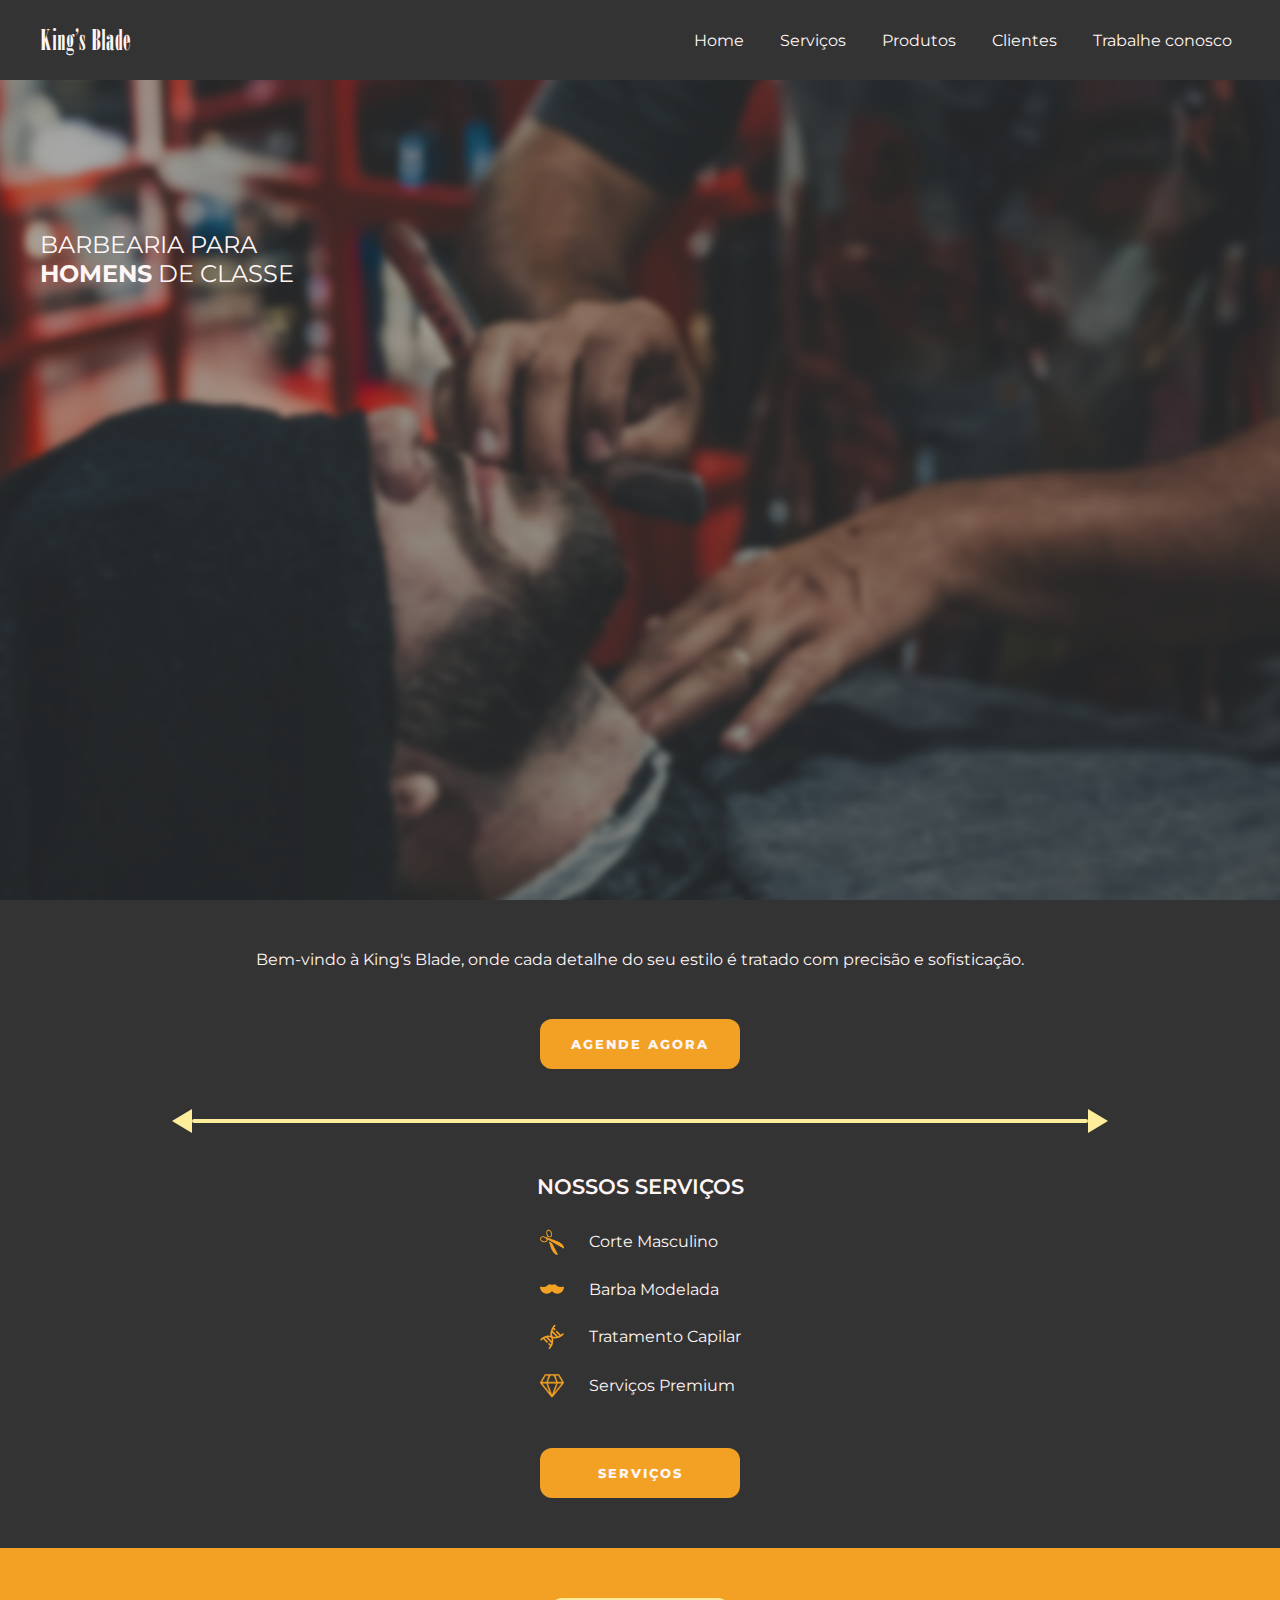
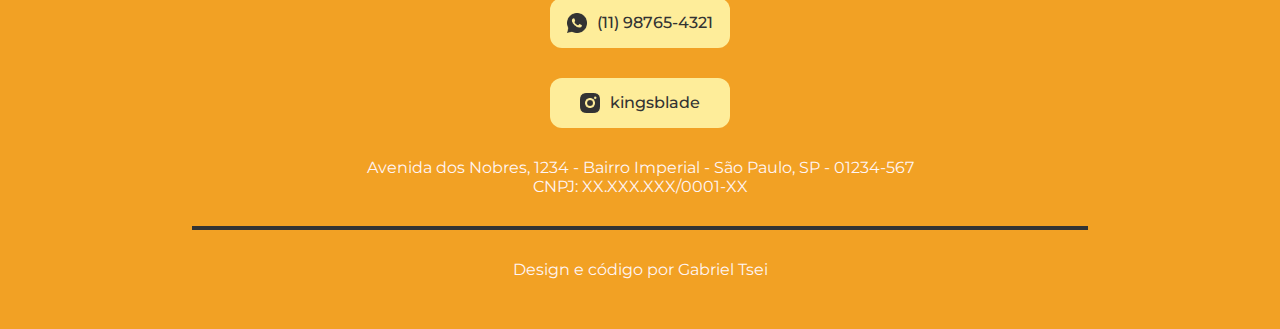
==== clientes.html @ df61f0da "Criado outras abas" ====
<!DOCTYPE html>
<html lang="pt-BR">
  <head>
    <meta charset="UTF-8" />
    <meta name="viewport" content="width=device-width, initial-scale=1.0" />
    <link rel="preconnect" href="https://fonts.googleapis.com" />
    <link rel="preconnect" href="https://fonts.gstatic.com" crossorigin />
    <link
      href="https://fonts.googleapis.com/css2?family=Montserrat:ital,wght@0,100..900;1,100..900&display=swap"
      rel="stylesheet"
    />
    <link rel="stylesheet" href="/css/reset.css" />
    <link rel="stylesheet" href="/css/style.css" />
    <link rel="shortcut icon" href="/assets/favicon.png" type="image/x-icon" />
    <title>King's Blade</title>
  </head>
  <body>
    <header id="header">
      <a href="/"><h1 id="logo">King&apos;s Blade</h1></a>
      <nav id="nav">
        <button
          id="btn-mobile"
          aria-label="Abrir menu"
          aria-haspopup="true"
          aria-expanded="menu"
          aria-expanded="false"
        >
          <span id="hamburguer"></span>
        </button>
        <ul id="menu" role="menu">
          <li><a href="">Home</a></li>
          <li><a href="">Serviços</a></li>
          <li><a href="#">Produtos</a></li>
          <li><a href="#">Clientes</a></li>
          <li><a href="#">Trabalhe conosco</a></li>
        </ul>
      </nav>
    </header>
    <section id="home" class="home">
      <div class="bg-home">
        <h1>Barbearia para <strong>homens</strong> de classe</h1>
      </div>
    </section>
    <section class="home-p2">
      <p id="title-home2">
        Bem-vindo à King's Blade, onde cada detalhe do seu estilo é tratado com
        precisão e sofisticação.
      </p>
      <button class="btn btn-agende"><a href="">AGENDE AGORA</a></button>
      <div class="arrow-line">
        <span class="arrow left"></span>
        <span class="line"></span>
        <span class="arrow right"></span>
      </div>
      <h2>NOSSOS SERVIÇOS</h2>
      <div class="container-servicos-home">
        <div class="servico">
          <img src="assets/tesoura.png" alt="" />
          <p>Corte Masculino</p>
        </div>
        <div class="servico">
          <img src="assets/bigode.png" alt="" />
          <p>Barba Modelada</p>
        </div>
        <div class="servico">
          <img src="assets/dna.png" alt="" />
          <p>Tratamento Capilar</p>
        </div>
        <div class="servico">
          <img src="assets/premium.png" alt="" />
          <p>Serviços Premium</p>
        </div>
      </div>
      <button class="btn servico-btn"><a href="">SERVIÇOS</a></button>
    </section>
    <footer>
      <div class="container-btns-footer">
        <button class="btn-footer">
          <img src="assets/whatsaap-footer.png" alt="" />
          <a href="">(11) 98765-4321</a>
        </button>
        <button class="btn-footer">
          <img src="assets/instagram-footer.png" alt="" />
          <a href="">kingsblade</a>
        </button>
      </div>
      <p>
        Avenida dos Nobres, 1234 - Bairro Imperial - São Paulo, SP - 01234-567
      </p>
      <p>CNPJ: XX.XXX.XXX/0001-XX</p>
      <span class="line-footer"></span>

      <p>Design e código por Gabriel Tsei</p>
    </footer>
    <script src="/js/menu-respo.js"></script>
  </body>
</html>
---- css/style.css ----
:root {
  --carvao: #333333;
  --branco--gelo: #fff5f5;
  --prata: #b0b0b0;
  --dourado1: #feed9a;
  --dourado2: #fbc648;
  --dourado3: #f2a124;
  --dourado4: #d89736;
}

@font-face {
  font-family: Onyx;
  src: url(/OPTIOnyx.otf);
}

body {
  background-color: #333333;
}

/* =============== Menu =============== */
#logo {
  font-size: 20pt;
  font-family: "Onyx";
  font-weight: 100;
}

#header {
  margin-left: 40px;
  margin-right: 40px;
  box-sizing: border-box;
  display: flex;
  align-items: center;
  justify-content: space-between;
  height: 80px;
  z-index: 100000;
  background-color: var(--carvao);
}
#menu {
  display: flex;
  gap: 20px;
}
#menu a {
  display: block;
  padding: 0.5rem;
  color: var(--branco--gelo);
  font-size: 12pt;
}
#btn-mobile {
  display: none;
}

@media (max-width: 999px) {
  #menu {
    display: block;
    position: absolute;
    width: 40%;
    top: 80px;
    height: 0;
    right: 0;
    z-index: 1000;
    transition: 0.6s;
    visibility: hidden;
    overflow-y: hidden;
    background-color: var(--carvao);
  }
  #nav.active #menu {
    height: calc(100% - 80px);
    visibility: visible;
    transition: 0.6s;
  }
  #menu a {
    padding: 2rem 0;
    margin: 0 40px;
    border-bottom: 2px solid var(--black);
    font-size: 12px;
    text-align: center;
  }
  #btn-mobile {
    display: flex;
    font-size: 1rem;
    border: none;
    cursor: pointer;
    background: none;
    width: 34px;
    height: 34px;
    border-radius: 5px;
    align-items: center;
    justify-content: center;
  }
  #hamburguer {
    display: block;
    color: var(--white);
    width: 20px;
    border-top: 2px solid;
  }
  #hamburguer::after,
  #hamburguer::before {
    width: 20px;
    height: 2px;
    background-color: currentColor;
    content: "";
    display: block;
    margin-top: 5px;
    transition: 0.6s;
    position: relative;
  }
  #nav.active #hamburguer {
    border-top-color: transparent;
  }
  #nav.active #hamburguer::before {
    transform: rotate(135deg);
  }
  #nav.active #hamburguer::after {
    transform: rotate(-135deg);
    top: -7px;
  }
}

.line {
  display: flex;
  height: 2px;
  width: 100%;
  background-color: #282828;
  border-radius: 10px;
}

/* =============== Menu =============== */

/* =============== Home =============== */

.bg-home h1 {
  padding-top: 150px;
  padding-left: 40px;
  padding-right: 40px;
  max-width: 320px;
  font-weight: 400;
  font-size: 18pt;
  text-transform: uppercase;
}

.bg-home {
  background-image: url(/assets/bg-desktop.png);
  background-position: center center;
  background-repeat: no-repeat;
  background-size: cover;
  height: calc(100vh - 80px);
  width: 100%;
}

.servico img {
  width: 24px;
  margin-right: 25px;
}

.servico {
  display: flex;
  flex-direction: row;
  align-items: center;
  margin-bottom: 25px;
}

.btn a {
  font-size: 10pt;
  font-weight: 800;
}

.btn {
  width: 200px;
  height: 50px;
  background-color: var(--dourado3);
  border-radius: 12px;
  letter-spacing: 2px;
  cursor: pointer;
}

.btn-agende {
  margin-bottom: 40px;
}

.servico-btn {
  margin-top: 25px;
}

.home-p2 {
  margin: 50px 30px 50px 30px;
  display: flex;
  flex-direction: column;
  align-items: center;
}

.home-p2 h2 {
  margin-top: 40px;
  margin-bottom: 30px;
  font-size: 16pt;
  font-weight: 600;
  text-align: center;
}

#title-home2 {
  margin-bottom: 50px;
}

/* =============== Home =============== */

/* =============== Footer =============== */

footer {
  background-color: var(--dourado3);
  padding: 50px 30px 50px 30px;
  display: flex;
  flex-direction: column;
  align-items: center;
}

.line-footer {
  margin-top: 30px;
  margin-bottom: 30px;
  width: 70vw;
  height: 4px;
  background-color: var(--carvao);
}

.btn-footer {
  width: 180px;
  height: 50px;
  background-color: var(--dourado1);
  display: flex;
  align-items: center;
  border-radius: 12px;
  justify-content: center;
  gap: 10px;
  margin-bottom: 30px;
}

.btn-footer a {
  color: var(--carvao);
  font-size: 12pt;
  font-weight: 500;
}

.btn-footer img {
  width: 20px;
}

.arrow-line {
  display: flex;
  align-items: center;
}

/* =============== Footer =============== */

/* =============== Linha Divisoria =============== */

.line {
  width: 70vw;
  height: 4px;
  background-color: var(--dourado1); /* Cor da linha (amarelo claro) */
}
.arrow {
  display: inline-block;
  width: 0;
  height: 0;
  border-top: 12px solid transparent;
  border-bottom: 12px solid transparent;
}

.arrow.left {
  border-right: 20px solid var(--dourado1); /* Cor da seta (amarelo claro) */
}

.arrow.right {
  border-left: 20px solid var(--dourado1); /* Cor da seta (amarelo claro) */
}

/* =============== Linha Divisoria =============== */
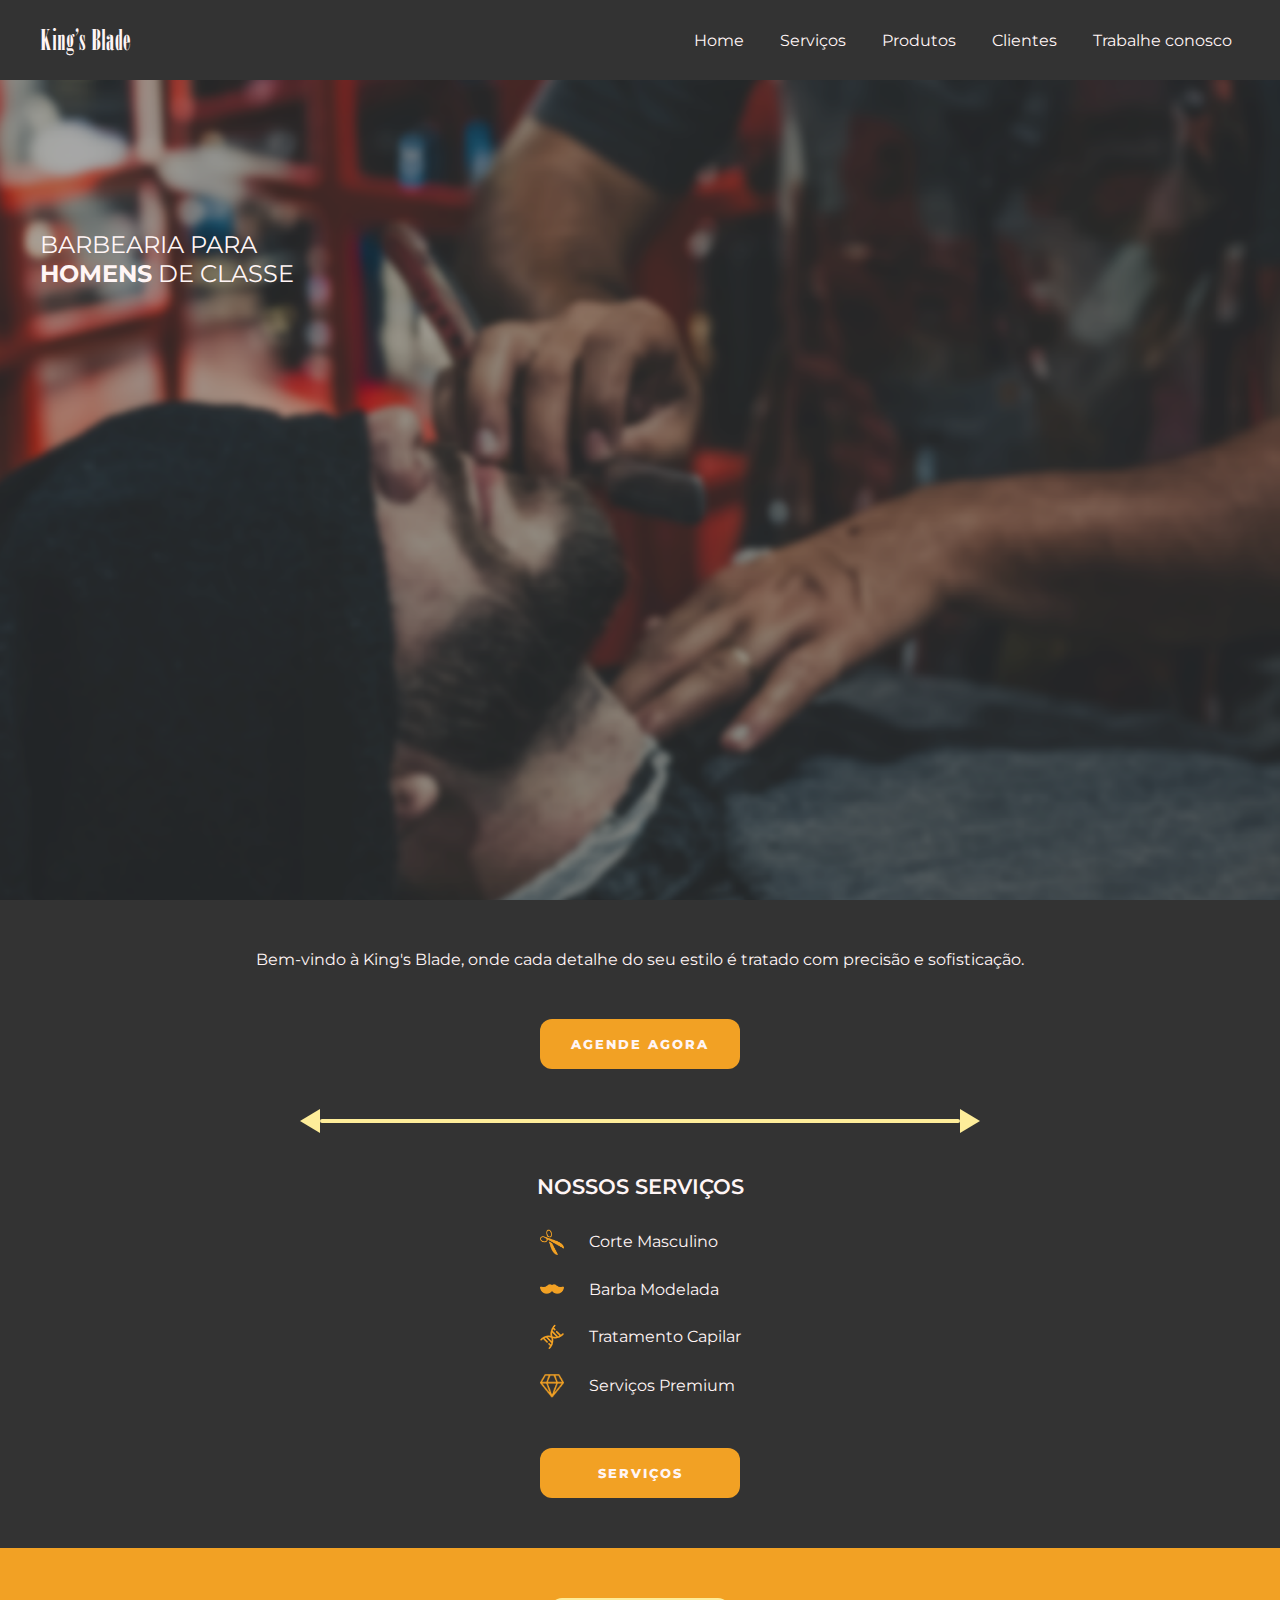
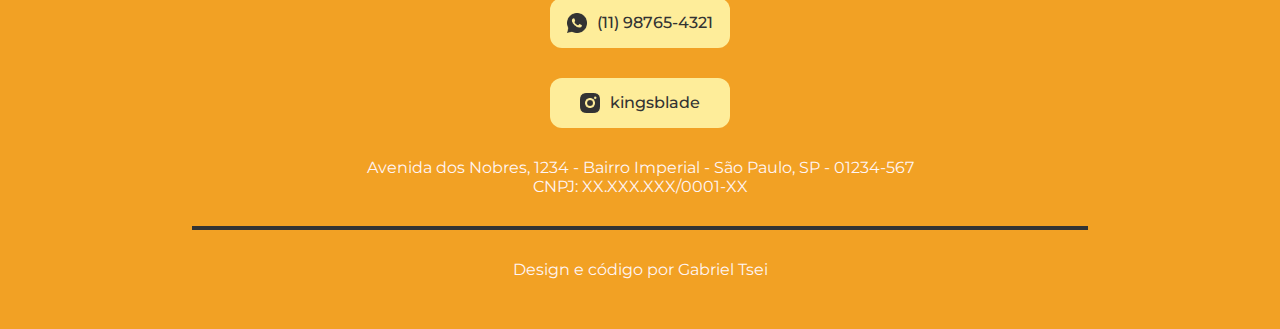
==== commit 600d5808: "Adicionado cards de serviços" ====
--- a/clientes.html
+++ b/clientes.html
@@ -11,6 +11,7 @@
     />
     <link rel="stylesheet" href="/css/reset.css" />
     <link rel="stylesheet" href="/css/style.css" />
+    <link rel="stylesheet" href="/css/clientes.css" />
     <link rel="shortcut icon" href="/assets/favicon.png" type="image/x-icon" />
     <title>King's Blade</title>
   </head>
@@ -28,11 +29,11 @@
           <span id="hamburguer"></span>
         </button>
         <ul id="menu" role="menu">
-          <li><a href="">Home</a></li>
-          <li><a href="">Serviços</a></li>
-          <li><a href="#">Produtos</a></li>
-          <li><a href="#">Clientes</a></li>
-          <li><a href="#">Trabalhe conosco</a></li>
+          <li><a href="index.html">Home</a></li>
+          <li><a href="servicos.html">Serviços</a></li>
+          <li><a href="produtos.html">Produtos</a></li>
+          <li><a href="clientes.html">Clientes</a></li>
+          <li><a href="trabalheconosco.html">Trabalhe conosco</a></li>
         </ul>
       </nav>
     </header>
--- a/css/style.css
+++ b/css/style.css
@@ -252,7 +252,7 @@
 /* =============== Linha Divisoria =============== */
 
 .line {
-  width: 70vw;
+  width: 50vw;
   height: 4px;
   background-color: var(--dourado1); /* Cor da linha (amarelo claro) */
 }
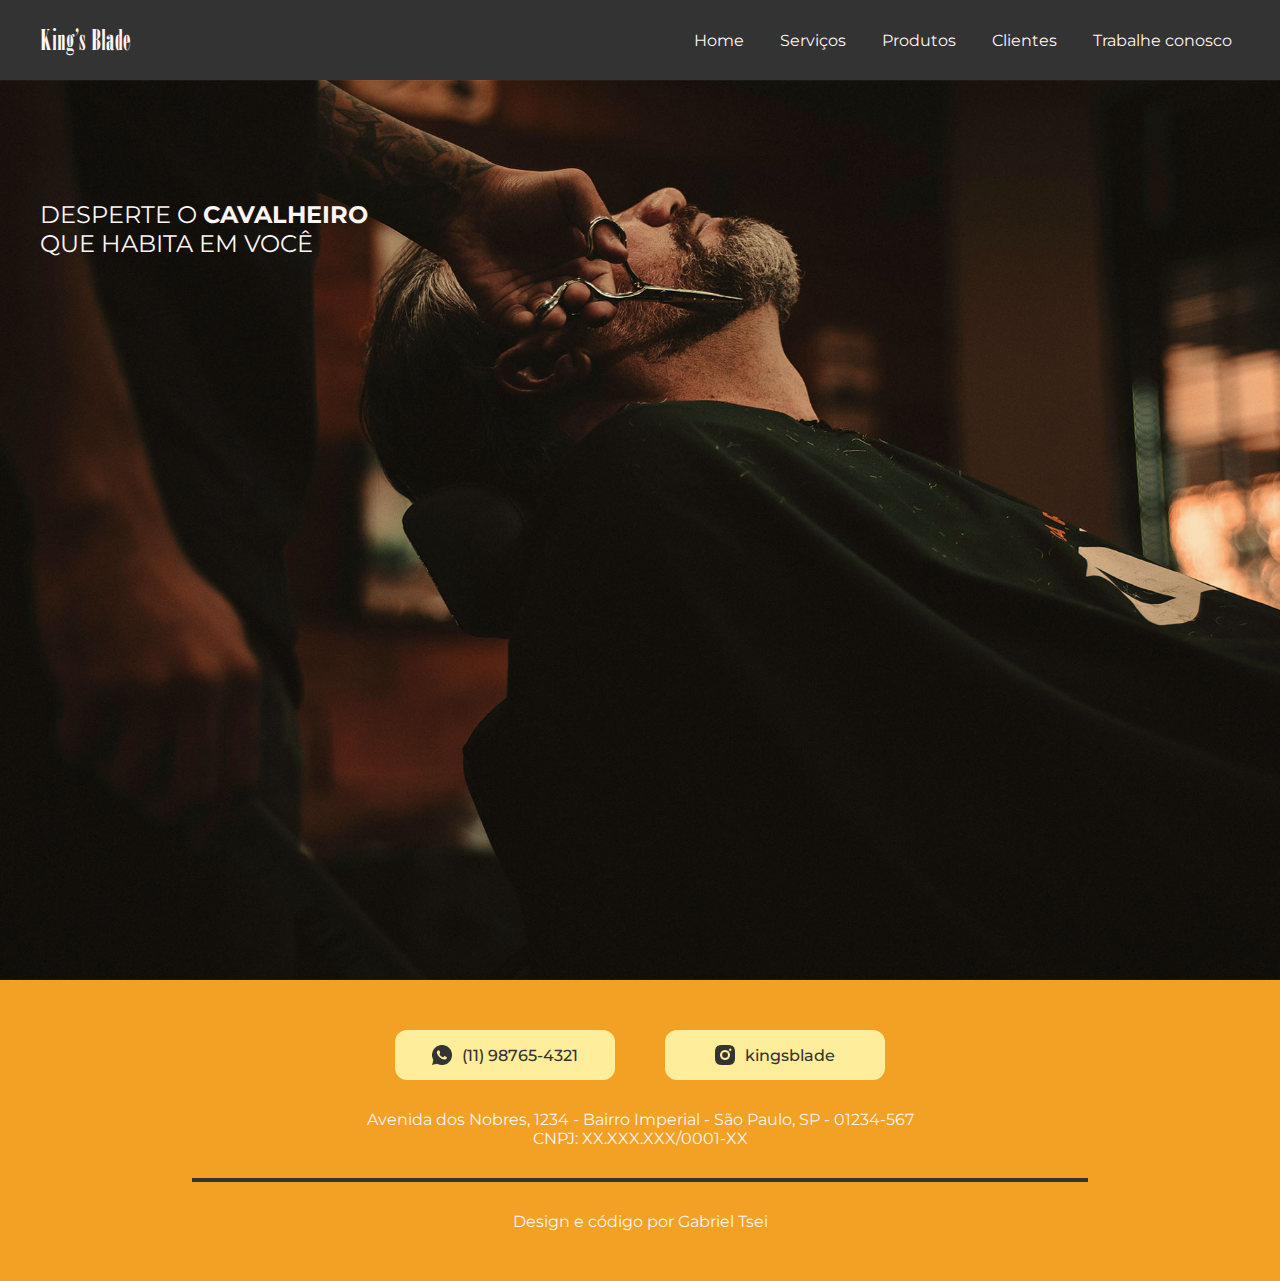
==== commit d5e2f5c5: "Iniciado página de clientes" ====
--- a/clientes.html
+++ b/clientes.html
@@ -38,42 +38,14 @@
       </nav>
     </header>
     <section id="home" class="home">
-      <div class="bg-home">
-        <h1>Barbearia para <strong>homens</strong> de classe</h1>
+      <div class="bg-clientes">
+        <h1>
+          Desperte o <strong>cavalheiro</strong><br />
+          que habita em você
+        </h1>
       </div>
     </section>
-    <section class="home-p2">
-      <p id="title-home2">
-        Bem-vindo à King's Blade, onde cada detalhe do seu estilo é tratado com
-        precisão e sofisticação.
-      </p>
-      <button class="btn btn-agende"><a href="">AGENDE AGORA</a></button>
-      <div class="arrow-line">
-        <span class="arrow left"></span>
-        <span class="line"></span>
-        <span class="arrow right"></span>
-      </div>
-      <h2>NOSSOS SERVIÇOS</h2>
-      <div class="container-servicos-home">
-        <div class="servico">
-          <img src="assets/tesoura.png" alt="" />
-          <p>Corte Masculino</p>
-        </div>
-        <div class="servico">
-          <img src="assets/bigode.png" alt="" />
-          <p>Barba Modelada</p>
-        </div>
-        <div class="servico">
-          <img src="assets/dna.png" alt="" />
-          <p>Tratamento Capilar</p>
-        </div>
-        <div class="servico">
-          <img src="assets/premium.png" alt="" />
-          <p>Serviços Premium</p>
-        </div>
-      </div>
-      <button class="btn servico-btn"><a href="">SERVIÇOS</a></button>
-    </section>
+    <section></section>
     <footer>
       <div class="container-btns-footer">
         <button class="btn-footer">
--- a/css/style.css
+++ b/css/style.css
@@ -165,7 +165,7 @@
 }
 
 .btn {
-  width: 200px;
+  width: 220px;
   height: 50px;
   background-color: var(--dourado3);
   border-radius: 12px;
@@ -197,7 +197,10 @@
 }
 
 #title-home2 {
+  max-width: 670px;
   margin-bottom: 50px;
+  text-transform: uppercase;
+  font-weight: 400;
 }
 
 /* =============== Home =============== */
@@ -221,7 +224,7 @@
 }
 
 .btn-footer {
-  width: 180px;
+  width: 220px;
   height: 50px;
   background-color: var(--dourado1);
   display: flex;
@@ -253,23 +256,64 @@
 
 .line {
   width: 50vw;
-  height: 4px;
+  height: 2px;
   background-color: var(--dourado1); /* Cor da linha (amarelo claro) */
+  margin: 0;
 }
 .arrow {
   display: inline-block;
   width: 0;
   height: 0;
-  border-top: 12px solid transparent;
-  border-bottom: 12px solid transparent;
+  border-top: 7px solid transparent;
+  border-bottom: 7px solid transparent;
 }
 
 .arrow.left {
-  border-right: 20px solid var(--dourado1); /* Cor da seta (amarelo claro) */
+  border-right: 12px solid var(--dourado1); /* Cor da seta (amarelo claro) */
+  margin-right: -1px;
 }
 
 .arrow.right {
-  border-left: 20px solid var(--dourado1); /* Cor da seta (amarelo claro) */
+  border-left: 12px solid var(--dourado1); /* Cor da seta (amarelo claro) */
+  margin-left: -1px;
 }
 
 /* =============== Linha Divisoria =============== */
+
+/* =============== Media Querry =============== */
+
+@media (min-width: 768px) {
+  .bg-home h1 {
+    font-size: 24pt;
+    padding-left: 150px;
+  }
+
+  .home-p2 {
+    margin-left: 70px;
+    margin-right: 70px;
+    margin-top: 70px;
+    margin-bottom: 70px;
+  }
+  #title-home2 {
+    font-size: 17.5px;
+    line-height: 25px;
+  }
+
+  .btn-agende {
+    margin-bottom: 50px;
+  }
+  .container-servicos-home {
+    display: flex;
+    flex-direction: row;
+    gap: 70px;
+  }
+
+  .servico img {
+    margin-right: 15px;
+  }
+  .container-btns-footer {
+    display: flex;
+    flex-direction: row;
+    gap: 50px;
+  }
+}
--- a/css/clientes.css
+++ b/css/clientes.css
@@ -0,0 +1,16 @@
+.bg-clientes {
+  background-image: url(/assets/capa-modelos.jpg);
+  background-position: top center;
+  background-size: cover;
+  background-repeat: no-repeat;
+  height: 100vh;
+}
+
+.bg-clientes h1 {
+  font-weight: 400;
+  text-transform: uppercase;
+  font-size: 18pt;
+  padding-top: 120px;
+  padding-left: 40px;
+  padding-right: 40px;
+}
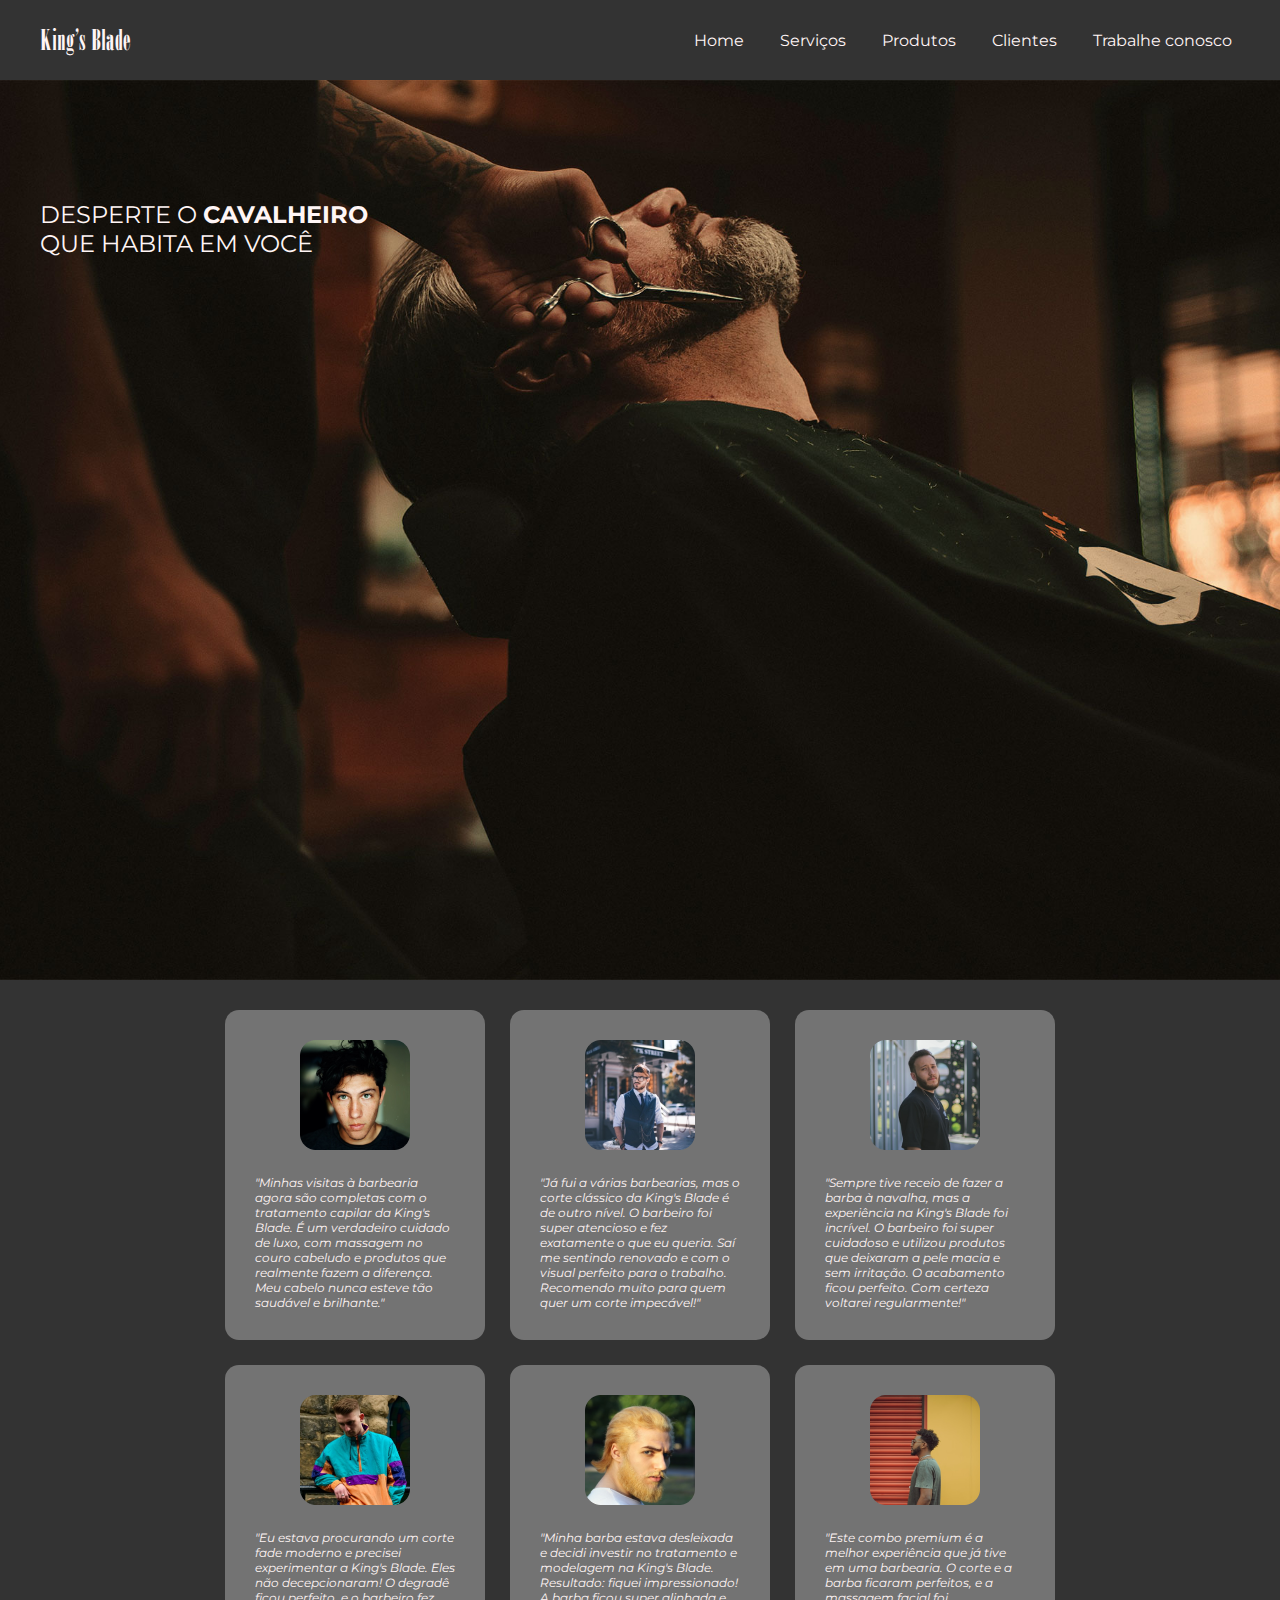
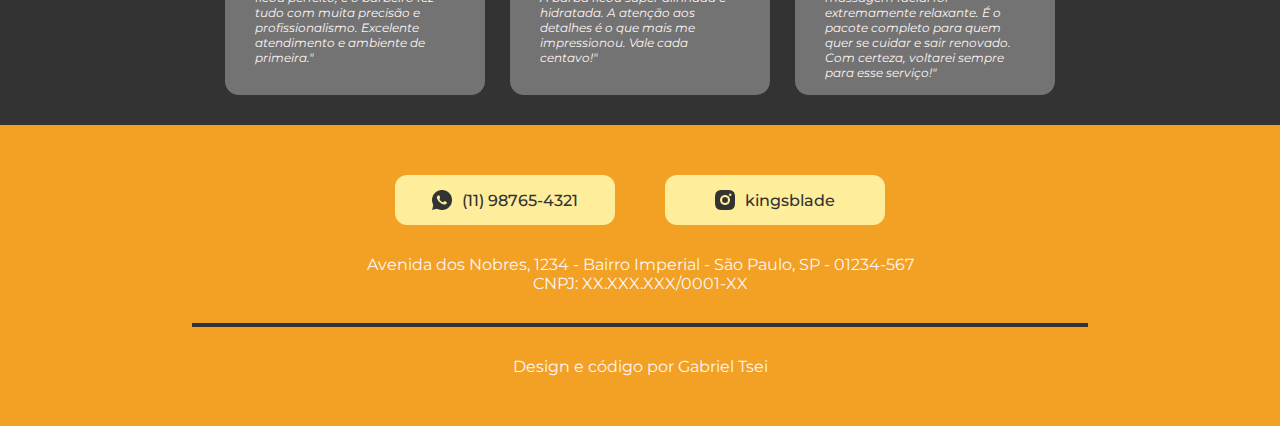
==== commit 0b74b575: "Feito cards de avaliações" ====
--- a/clientes.html
+++ b/clientes.html
@@ -45,7 +45,65 @@
         </h1>
       </div>
     </section>
-    <section></section>
+    <section class="clientes">
+      <div class="container-clientes">
+        <div class="avalicao">
+          <img src="assets/av1.png" alt="" />
+          <p>
+            "Minhas visitas à barbearia agora são completas com o tratamento
+            capilar da King's Blade. É um verdadeiro cuidado de luxo, com
+            massagem no couro cabeludo e produtos que realmente fazem a
+            diferença. Meu cabelo nunca esteve tão saudável e brilhante."
+          </p>
+        </div>
+        <div class="avalicao">
+          <img src="assets/av2.png" alt="" />
+          <p>
+            "Já fui a várias barbearias, mas o corte clássico da King's Blade é
+            de outro nível. O barbeiro foi super atencioso e fez exatamente o
+            que eu queria. Saí me sentindo renovado e com o visual perfeito para
+            o trabalho. Recomendo muito para quem quer um corte impecável!"
+          </p>
+        </div>
+        <div class="avalicao">
+          <img src="assets/av3.png" alt="" />
+          <p>
+            "Sempre tive receio de fazer a barba à navalha, mas a experiência na
+            King's Blade foi incrível. O barbeiro foi super cuidadoso e utilizou
+            produtos que deixaram a pele macia e sem irritação. O acabamento
+            ficou perfeito. Com certeza voltarei regularmente!"
+          </p>
+        </div>
+        <div class="avalicao">
+          <img src="assets/av4.png" alt="" />
+          <p>
+            "Eu estava procurando um corte fade moderno e precisei experimentar
+            a King's Blade. Eles não decepcionaram! O degradê ficou perfeito, e
+            o barbeiro fez tudo com muita precisão e profissionalismo. Excelente
+            atendimento e ambiente de primeira."
+          </p>
+        </div>
+        <div class="avalicao">
+          <img src="assets/av5.png" alt="" />
+          <p>
+            "Minha barba estava desleixada e decidi investir no tratamento e
+            modelagem na King's Blade. Resultado: fiquei impressionado! A barba
+            ficou super alinhada e hidratada. A atenção aos detalhes é o que
+            mais me impressionou. Vale cada centavo!"
+          </p>
+        </div>
+        <div class="avalicao">
+          <img src="assets/av6.png" alt="" />
+          <p>
+            "Este combo premium é a melhor experiência que já tive em uma
+            barbearia. O corte e a barba ficaram perfeitos, e a massagem facial
+            foi extremamente relaxante. É o pacote completo para quem quer se
+            cuidar e sair renovado. Com certeza, voltarei sempre para esse
+            serviço!"
+          </p>
+        </div>
+      </div>
+    </section>
     <footer>
       <div class="container-btns-footer">
         <button class="btn-footer">
--- a/css/clientes.css
+++ b/css/clientes.css
@@ -14,3 +14,37 @@
   padding-left: 40px;
   padding-right: 40px;
 }
+
+.container-clientes {
+  padding-left: 40px;
+  padding-right: 40px;
+  max-width: 925px;
+  margin-left: auto;
+  margin-right: auto;
+  display: flex;
+  align-items: center;
+  justify-content: center;
+  flex-wrap: wrap;
+  margin-top: 30px;
+  margin-bottom: 30px;
+  gap: 25px;
+}
+
+.avalicao {
+  display: flex;
+  flex-direction: column;
+  align-items: center;
+  background-color: #b0b0b082;
+  width: 260px;
+  height: 330px;
+  padding: 30px;
+  border-radius: 14px;
+}
+
+.avalicao img {
+  margin-bottom: 25px;
+}
+.avalicao p {
+  font-size: 12px;
+  font-style: italic;
+}
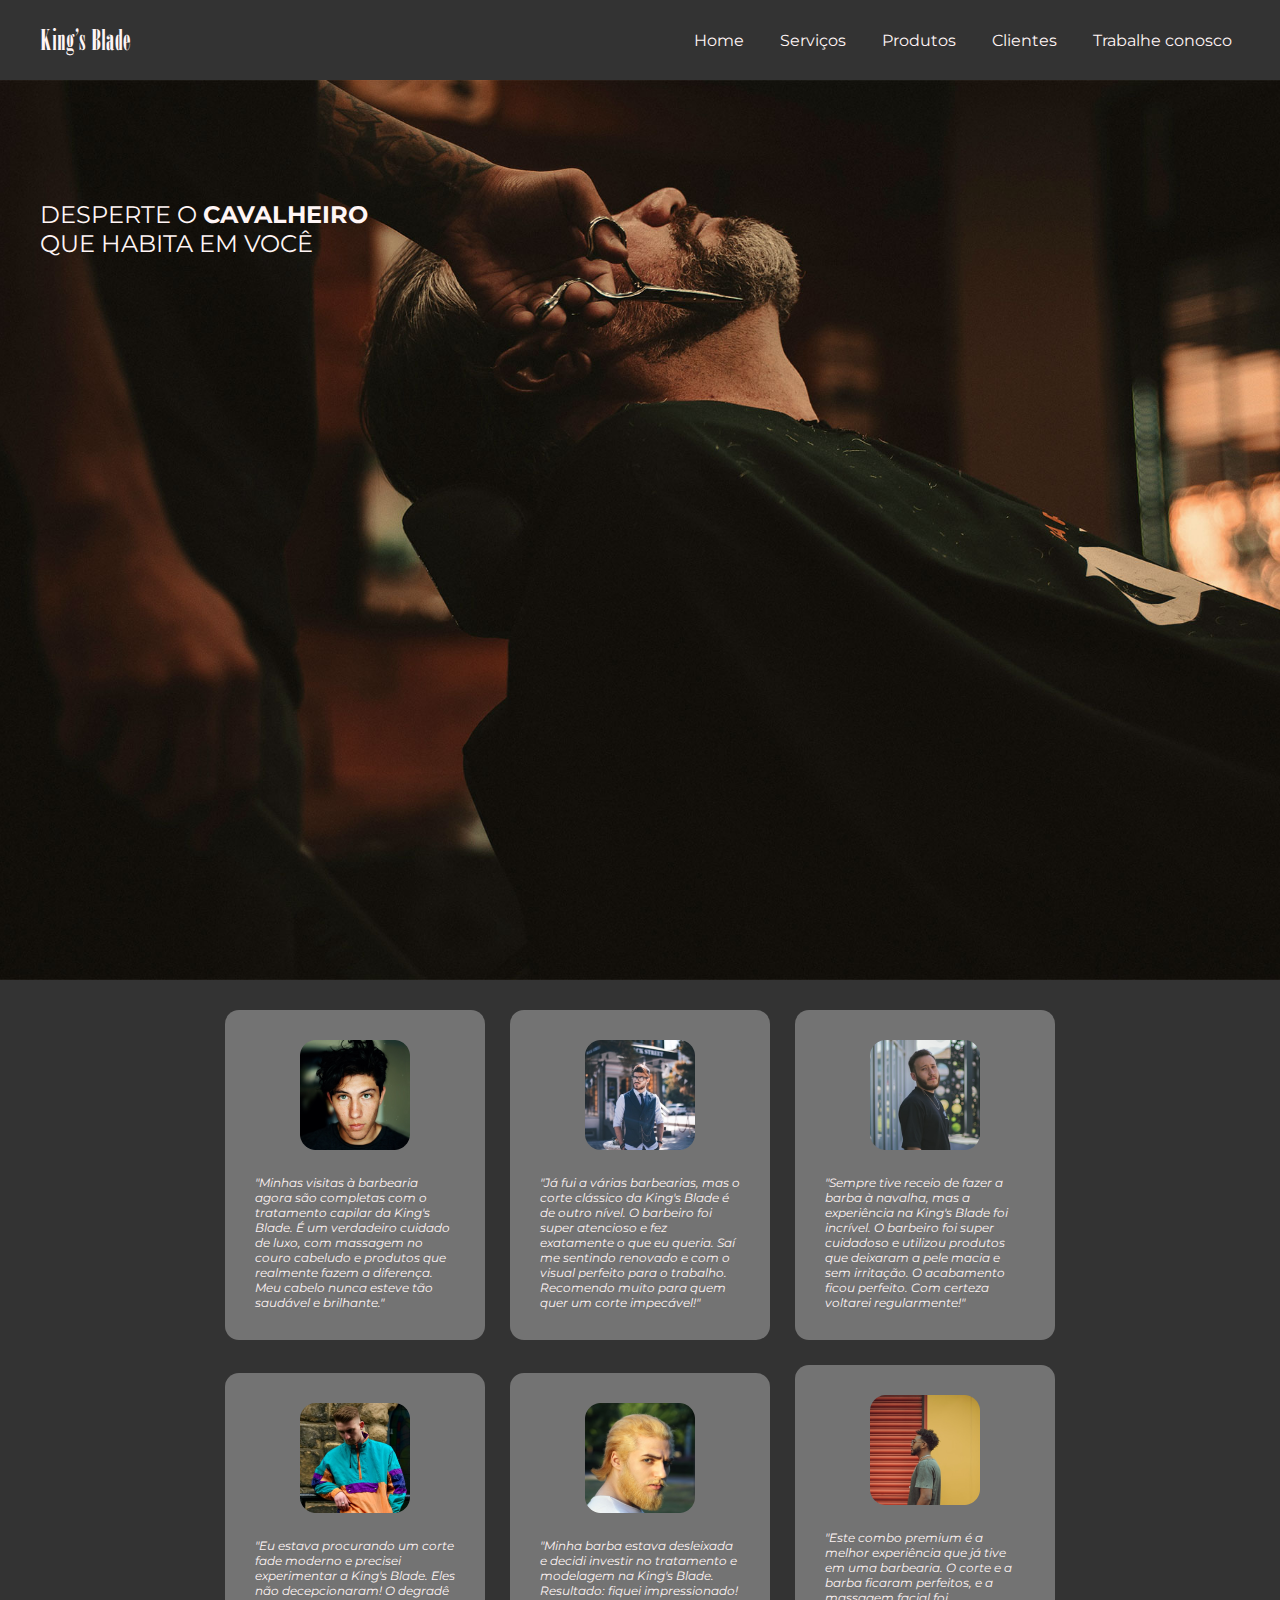
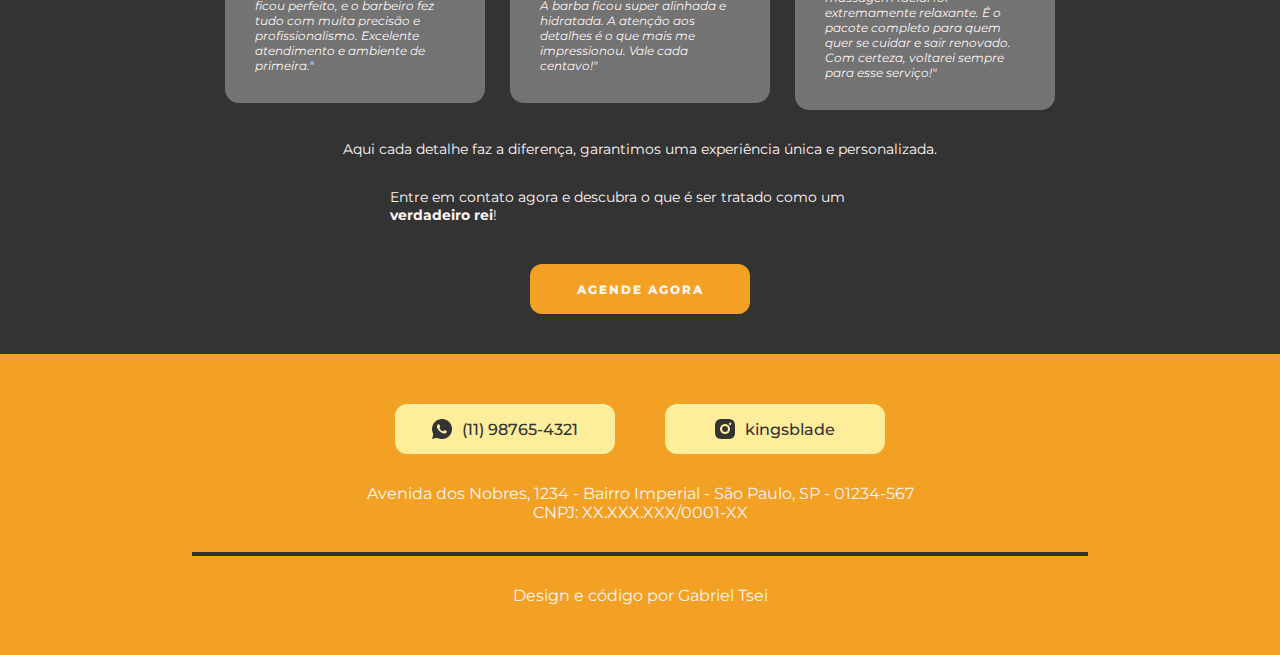
==== commit 049ef0de: "Feito botão da pagina clientes" ====
--- a/clientes.html
+++ b/clientes.html
@@ -104,6 +104,19 @@
         </div>
       </div>
     </section>
+    <section class="agendamento">
+      <p>
+        Aqui cada detalhe faz a diferença, garantimos uma experiência única e
+        personalizada.
+      </p>
+      <p id="text-final">
+        Entre em contato agora e descubra o que é ser tratado como um
+        <strong>verdadeiro rei</strong>!
+      </p>
+      <button class="btn btn-agendamento-clientes">
+        <a href="">AGENDE AGORA</a>
+      </button>
+    </section>
     <footer>
       <div class="container-btns-footer">
         <button class="btn-footer">
--- a/css/clientes.css
+++ b/css/clientes.css
@@ -26,7 +26,6 @@
   justify-content: center;
   flex-wrap: wrap;
   margin-top: 30px;
-  margin-bottom: 30px;
   gap: 25px;
 }
 
@@ -36,7 +35,7 @@
   align-items: center;
   background-color: #b0b0b082;
   width: 260px;
-  height: 330px;
+  height: 100%;
   padding: 30px;
   border-radius: 14px;
 }
@@ -48,3 +47,30 @@
   font-size: 12px;
   font-style: italic;
 }
+
+.agendamento {
+  padding-left: 40px;
+  padding-right: 40px;
+  display: flex;
+  flex-direction: column;
+  align-items: center;
+}
+
+.agendamento p {
+  margin-top: 30px;
+  font-size: 14px;
+}
+
+.btn-agendamento-clientes {
+  margin-top: 40px;
+  margin-bottom: 40px;
+}
+
+.btn-agendamento-clientes a {
+  font-weight: 800;
+  font-size: 12px;
+}
+
+#text-final {
+  max-width: 500px;
+}
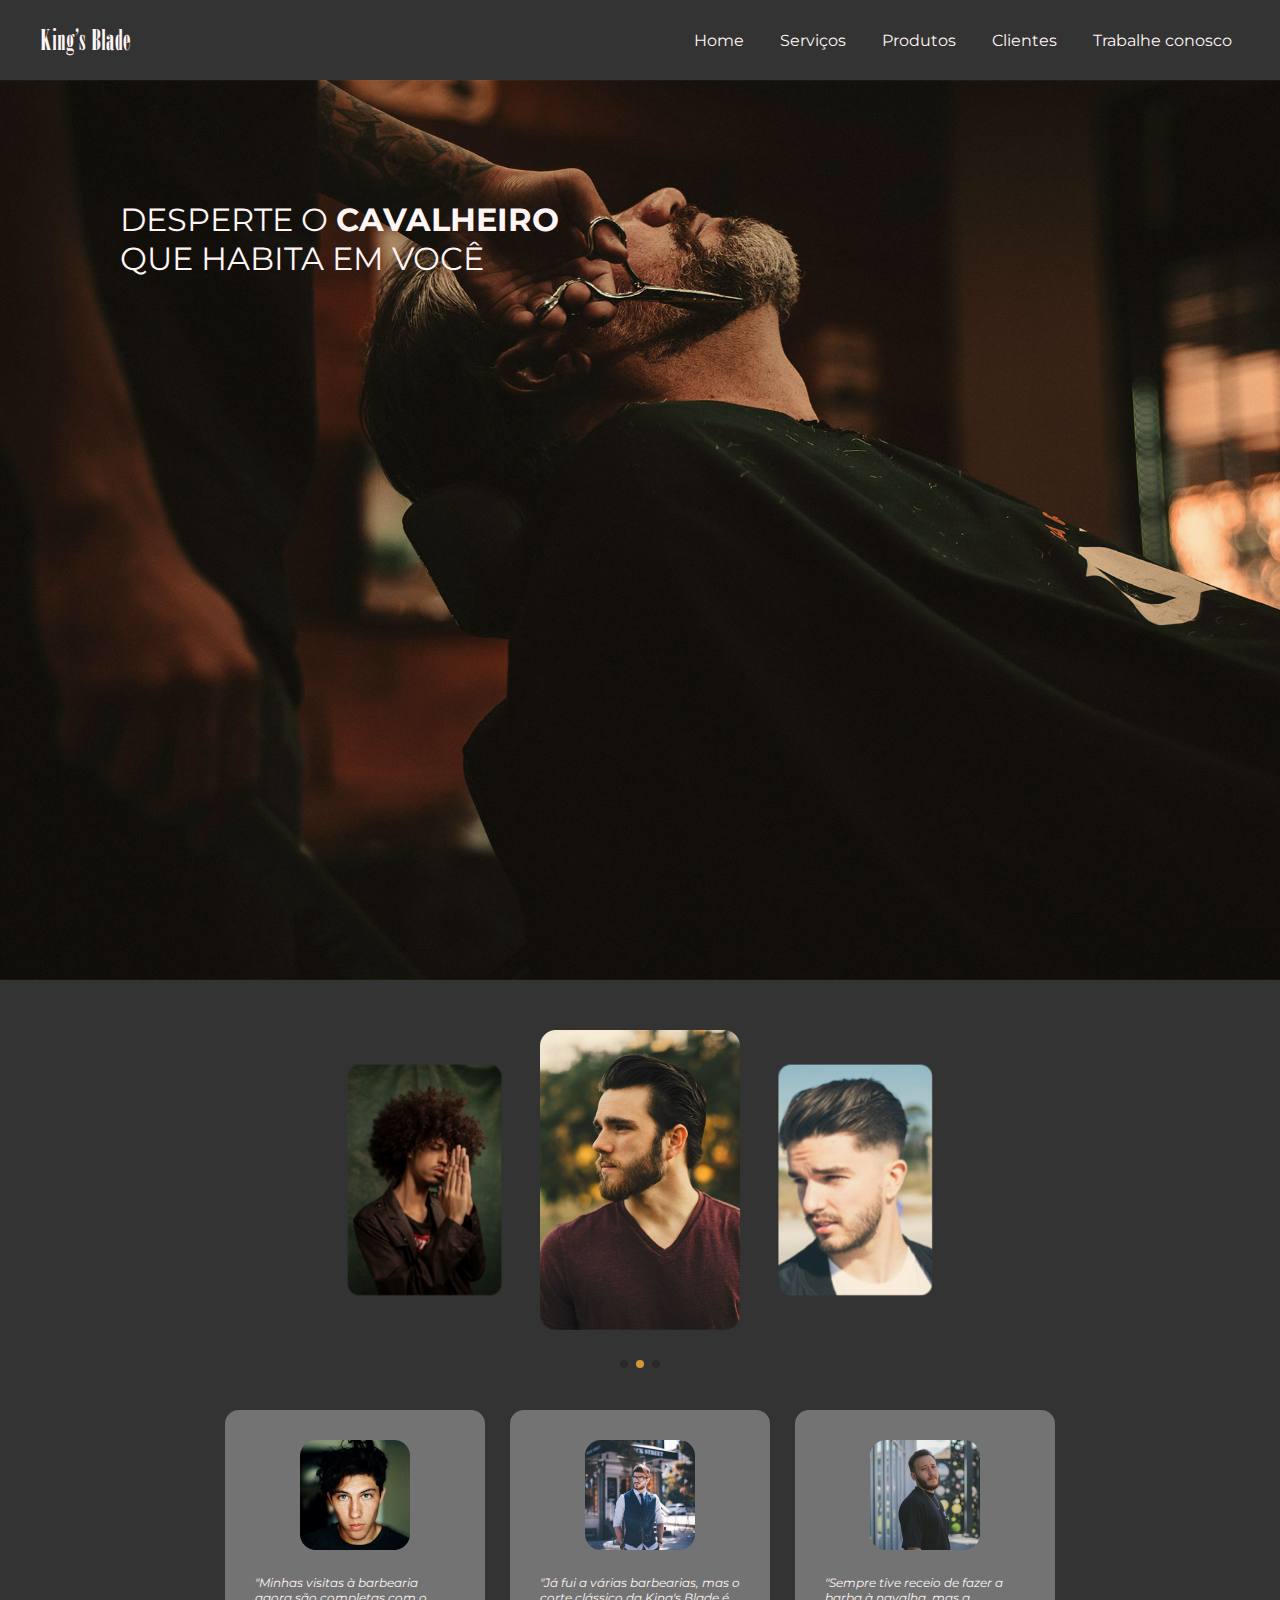
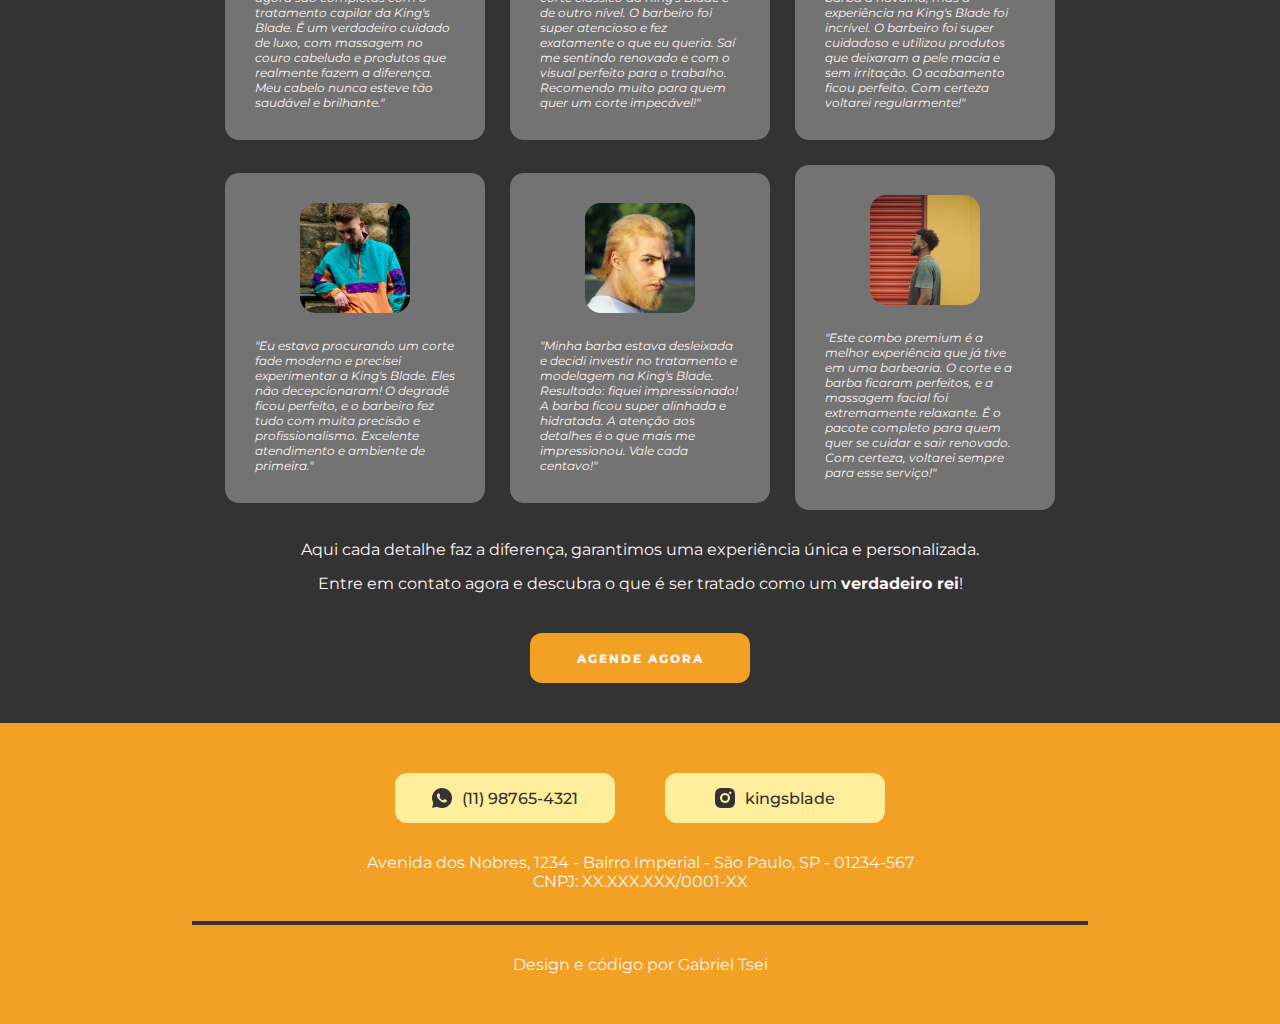
==== commit a180c465: "Feito slider de clientes" ====
--- a/clientes.html
+++ b/clientes.html
@@ -11,7 +11,12 @@
     />
     <link rel="stylesheet" href="/css/reset.css" />
     <link rel="stylesheet" href="/css/style.css" />
+    <link
+      rel="stylesheet"
+      href="https://cdn.jsdelivr.net/npm/swiper@11/swiper-bundle.min.css"
+    />
     <link rel="stylesheet" href="/css/clientes.css" />
+
     <link rel="shortcut icon" href="/assets/favicon.png" type="image/x-icon" />
     <title>King's Blade</title>
   </head>
@@ -45,6 +50,16 @@
         </h1>
       </div>
     </section>
+
+    <div class="swiper">
+      <div class="swiper-wrapper">
+        <div class="swiper-slide"><img src="assets/model3.jpg" alt="" /></div>
+        <div class="swiper-slide"><img src="assets/model2.jpg" alt="" /></div>
+        <div class="swiper-slide"><img src="assets/model4.jpg" alt="" /></div>
+      </div>
+      <div class="swiper-pagination"></div>
+    </div>
+
     <section class="clientes">
       <div class="container-clientes">
         <div class="avalicao">
@@ -136,6 +151,8 @@
 
       <p>Design e código por Gabriel Tsei</p>
     </footer>
+    <script src="https://cdn.jsdelivr.net/npm/swiper@11/swiper-bundle.min.js"></script>
     <script src="/js/menu-respo.js"></script>
+    <script src="/js/appslider.js"></script>
   </body>
 </html>
--- a/css/style.css
+++ b/css/style.css
@@ -6,6 +6,7 @@
   --dourado2: #fbc648;
   --dourado3: #f2a124;
   --dourado4: #d89736;
+  --swiper-theme-color: #d89736;
 }
 
 @font-face {
@@ -131,11 +132,11 @@
 .bg-home h1 {
   padding-top: 150px;
   padding-left: 40px;
-  padding-right: 40px;
-  max-width: 320px;
+  max-width: 600px;
   font-weight: 400;
   font-size: 18pt;
   text-transform: uppercase;
+  letter-spacing: 2px;
 }
 
 .bg-home {
--- a/css/clientes.css
+++ b/css/clientes.css
@@ -1,3 +1,7 @@
+:root {
+  --swiper-theme-color: #d89736;
+}
+
 .bg-clientes {
   background-image: url(/assets/capa-modelos.jpg);
   background-position: top center;
@@ -70,7 +74,42 @@
   font-weight: 800;
   font-size: 12px;
 }
+#text-final {
+  margin-top: 15px;
+}
 
-#text-final {
-  max-width: 500px;
+.swiper {
+  width: 100%;
+  height: 100%;
+  padding: 50px 0;
+  display: flex;
+  justify-content: center;
+  align-items: center;
 }
+
+.swiper-slide {
+  display: flex;
+  justify-content: center;
+  align-items: center;
+  position: relative;
+  width: 280px;
+}
+
+.swiper-slide img {
+  width: 200px;
+  height: 300px;
+  display: block;
+  object-fit: cover;
+  user-select: none;
+}
+
+@media (min-width: 768px) {
+  .bg-clientes h1 {
+    font-size: 24pt;
+    padding-left: 120px;
+  }
+
+  .agendamento p {
+    font-size: 16px;
+  }
+}
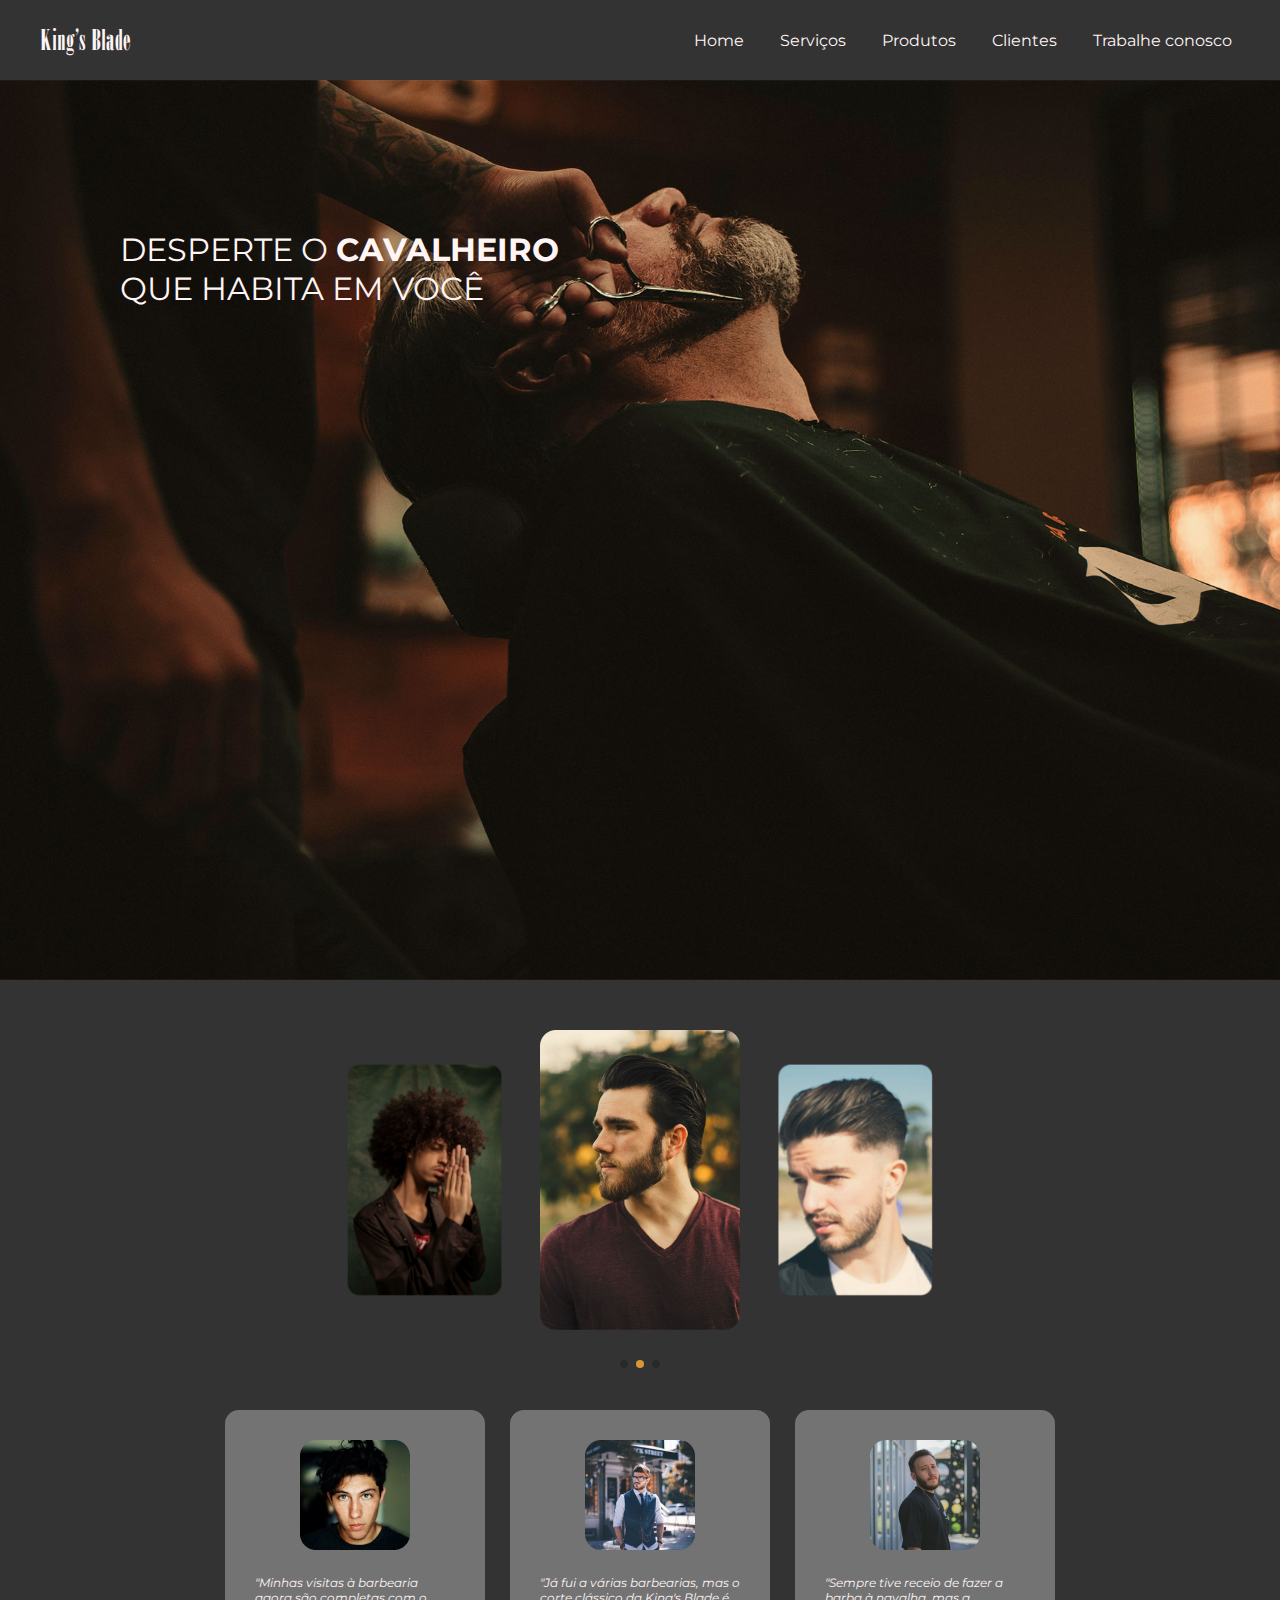
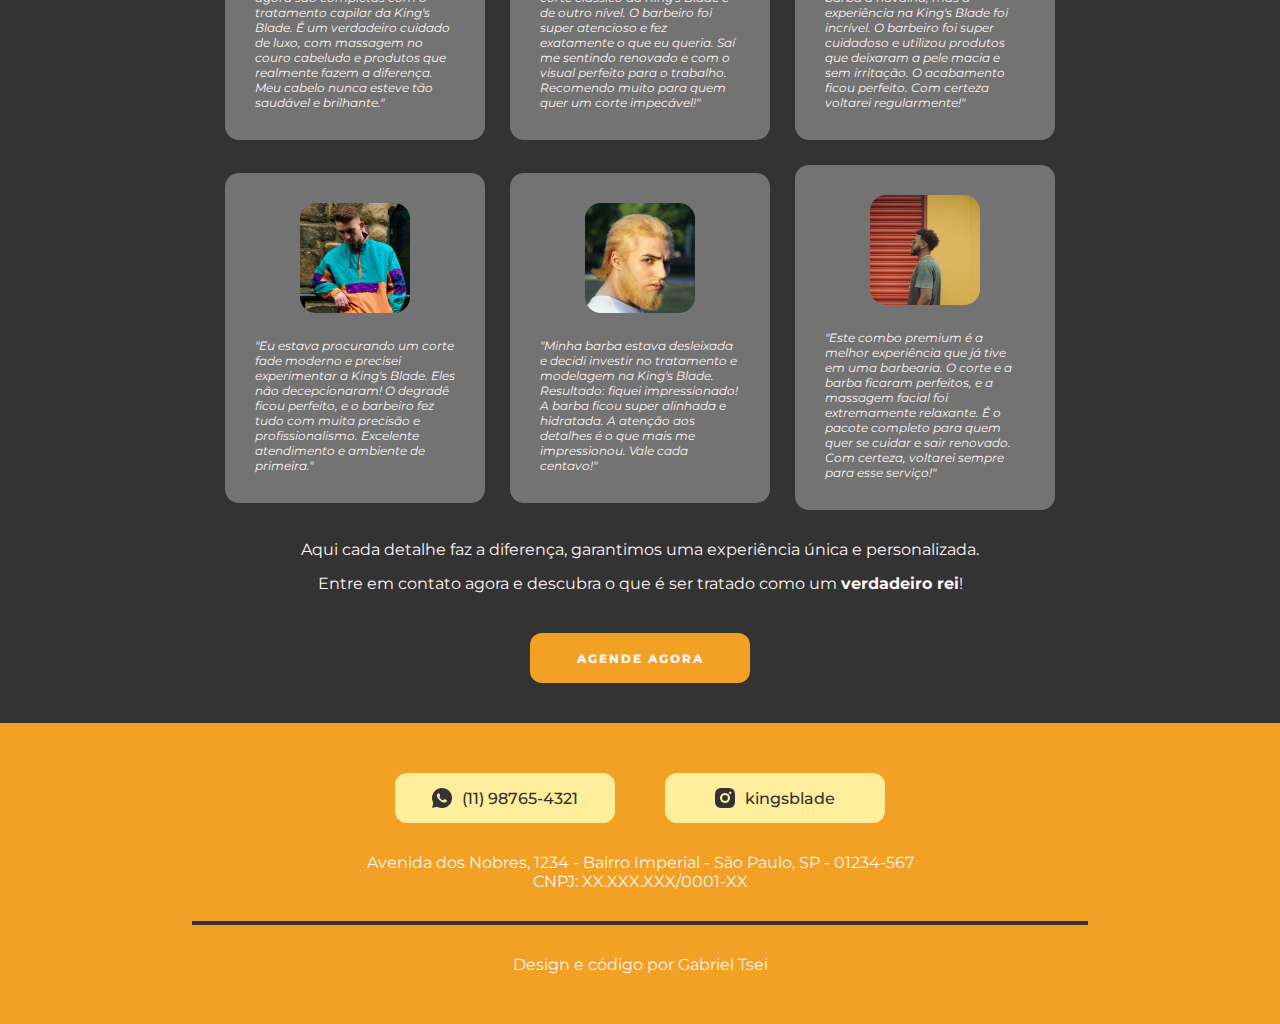
==== commit 2c97c9c9: "Ajustes em links" ====
--- a/clientes.html
+++ b/clientes.html
@@ -129,18 +129,22 @@
         <strong>verdadeiro rei</strong>!
       </p>
       <button class="btn btn-agendamento-clientes">
-        <a href="">AGENDE AGORA</a>
+        <a href="https://www.whatsapp.com/?lang=pt_BR" target="_blank"
+          >AGENDE AGORA</a
+        >
       </button>
     </section>
     <footer>
       <div class="container-btns-footer">
         <button class="btn-footer">
           <img src="assets/whatsaap-footer.png" alt="" />
-          <a href="">(11) 98765-4321</a>
+          <a href="https://www.whatsapp.com/?lang=pt_BR" target="_blank"
+            >(11) 98765-4321</a
+          >
         </button>
         <button class="btn-footer">
           <img src="assets/instagram-footer.png" alt="" />
-          <a href="">kingsblade</a>
+          <a href="https://www.instagram.com/" target="_blank">kingsblade</a>
         </button>
       </div>
       <p>
@@ -148,7 +152,6 @@
       </p>
       <p>CNPJ: XX.XXX.XXX/0001-XX</p>
       <span class="line-footer"></span>
-
       <p>Design e código por Gabriel Tsei</p>
     </footer>
     <script src="https://cdn.jsdelivr.net/npm/swiper@11/swiper-bundle.min.js"></script>
--- a/css/style.css
+++ b/css/style.css
@@ -130,7 +130,7 @@
 /* =============== Home =============== */
 
 .bg-home h1 {
-  padding-top: 150px;
+  padding-top: 100px;
   padding-left: 40px;
   max-width: 600px;
   font-weight: 400;
@@ -176,6 +176,7 @@
 
 .btn-agende {
   margin-bottom: 40px;
+  animation: myAnim 2s ease 0s 1 normal forwards;
 }
 
 .servico-btn {
@@ -281,11 +282,57 @@
 
 /* =============== Linha Divisoria =============== */
 
+@keyframes myAnim {
+  0% {
+    animation-timing-function: ease-in;
+    opacity: 1;
+    transform: translateY(45px);
+  }
+
+  24% {
+    opacity: 1;
+  }
+
+  40% {
+    animation-timing-function: ease-in;
+    transform: translateY(24px);
+  }
+
+  65% {
+    animation-timing-function: ease-in;
+    transform: translateY(12px);
+  }
+
+  82% {
+    animation-timing-function: ease-in;
+    transform: translateY(6px);
+  }
+
+  93% {
+    animation-timing-function: ease-in;
+    transform: translateY(4px);
+  }
+
+  25%,
+  55%,
+  75%,
+  87% {
+    animation-timing-function: ease-out;
+    transform: translateY(0px);
+  }
+
+  100% {
+    animation-timing-function: ease-out;
+    opacity: 1;
+    transform: translateY(0px);
+  }
+}
 /* =============== Media Querry =============== */
 
 @media (min-width: 768px) {
   .bg-home h1 {
     font-size: 24pt;
+    padding-top: 150px;
     padding-left: 150px;
   }
 
--- a/css/clientes.css
+++ b/css/clientes.css
@@ -68,6 +68,7 @@
 .btn-agendamento-clientes {
   margin-top: 40px;
   margin-bottom: 40px;
+  animation: btnAgendeAgr 2s ease-in-out 0s 1 normal none;
 }
 
 .btn-agendamento-clientes a {
@@ -107,6 +108,7 @@
   .bg-clientes h1 {
     font-size: 24pt;
     padding-left: 120px;
+    padding-top: 150px;
   }
 
   .agendamento p {
